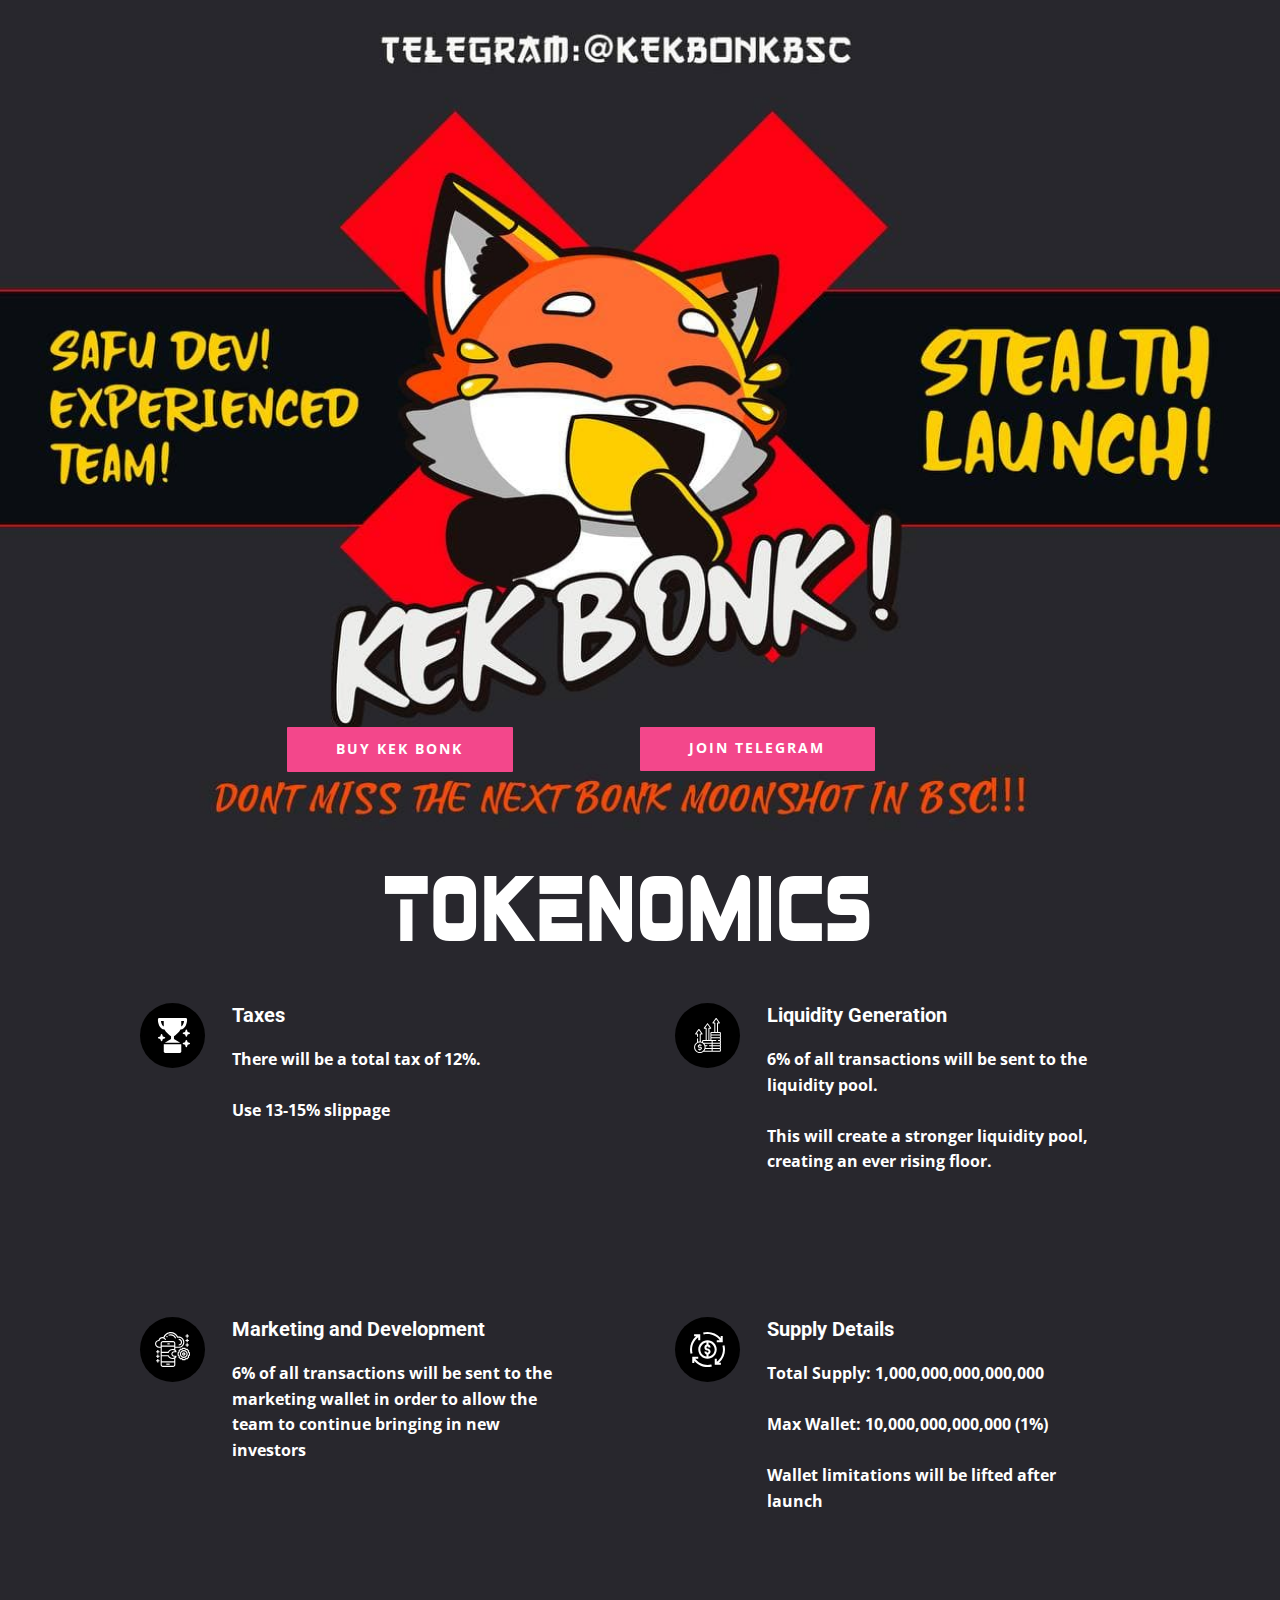
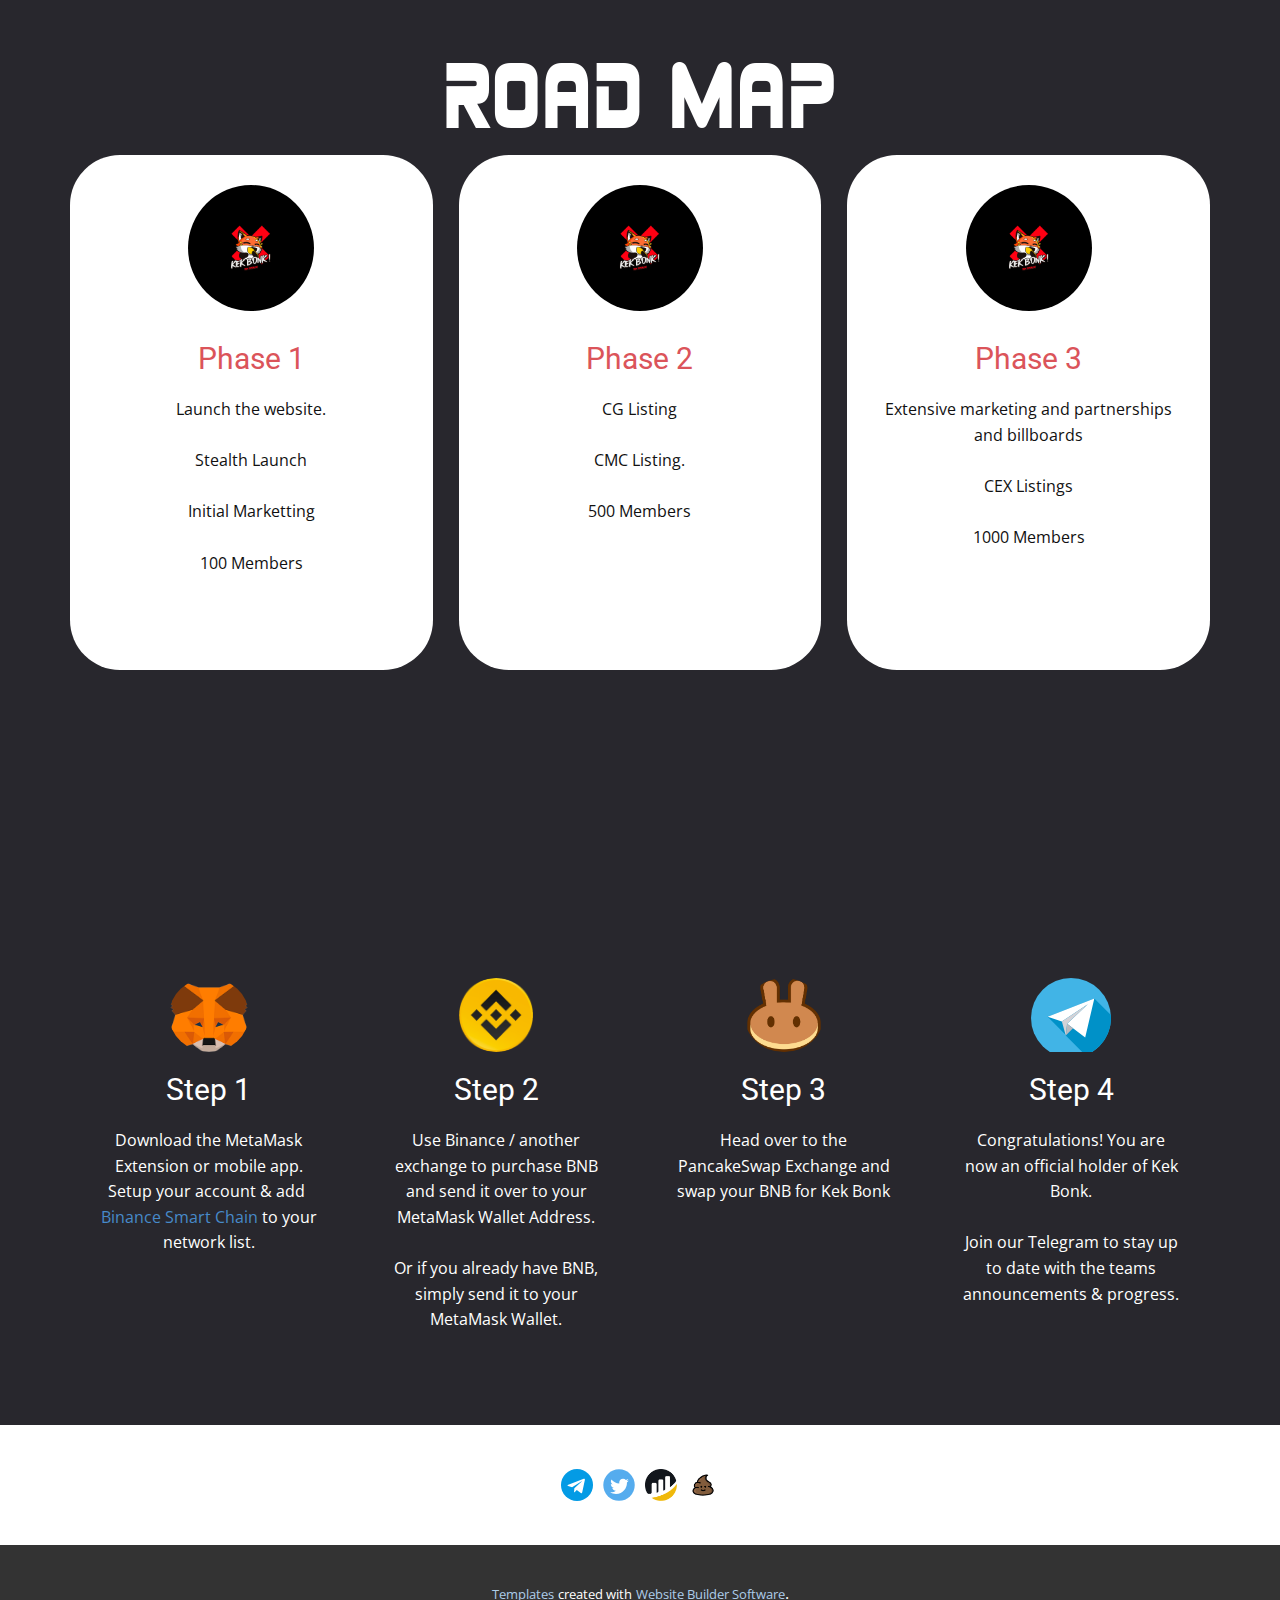
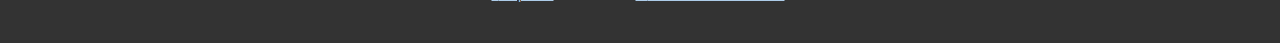
==== Home.html @ ea421d82 "1" ====
<!DOCTYPE html>
<html style="font-size: 16px;">
  <head>
    <meta name="viewport" content="width=device-width, initial-scale=1.0">
    <meta charset="utf-8">
    <meta name="keywords" content="">
    <meta name="description" content="">
    <meta name="page_type" content="np-template-header-footer-from-plugin">
    <title>Home</title>
    <link rel="stylesheet" href="nicepage.css" media="screen">
<link rel="stylesheet" href="Home.css" media="screen">
    <script class="u-script" type="text/javascript" src="jquery.js" defer=""></script>
    <script class="u-script" type="text/javascript" src="nicepage.js" defer=""></script>
    <meta name="generator" content="Nicepage 4.0.3, nicepage.com">
    <link id="u-theme-google-font" rel="stylesheet" href="https://fonts.googleapis.com/css?family=Roboto:100,100i,300,300i,400,400i,500,500i,700,700i,900,900i|Open+Sans:300,300i,400,400i,600,600i,700,700i,800,800i">
    
    
    
    
    
    <script type="application/ld+json">{
		"@context": "http://schema.org",
		"@type": "Organization",
		"name": "",
		"sameAs": [
				"https://t.me/kekbonkbsc",
				"https://twitter.com",
				"https://bscscan.com",
				"https://poocoin.app"
		]
}</script>
    <meta name="theme-color" content="#478ac9">
    <meta name="twitter:site" content="@">
    <meta name="twitter:card" content="summary_large_image">
    <meta name="twitter:title" content="Home">
    <meta name="twitter:description" content="">
    <meta property="og:title" content="Home">
    <meta property="og:type" content="website">
  </head>
  <body class="u-body u-overlap"><header class="u-clearfix u-header u-header" id="sec-b369"><div class="u-clearfix u-sheet u-sheet-1"></div></header>
    <section class="u-clearfix u-image u-section-1" id="sec-c576" data-image-width="1280" data-image-height="828">
      <div class="u-clearfix u-sheet u-sheet-1">
        <a href="https://t.me/kekbonkbsc" class="u-border-none u-btn u-btn-round u-button-style u-custom-color-4 u-hover-custom-color-4 u-radius-1 u-text-body-alt-color u-btn-1" target="_blank">Join Telegram</a>
        <a href="https://pancakeswap.finance" class="u-border-none u-btn u-btn-round u-button-style u-custom-color-4 u-hover-custom-color-4 u-radius-1 u-text-body-alt-color u-btn-2" target="_blank">Buy Kek bonk</a>
      </div>
    </section>
    <section class="u-clearfix u-custom-color-5 u-section-2" id="sec-df22">
      <div class="u-align-left u-clearfix u-sheet u-sheet-1">
        <img class="u-image u-image-default u-image-1" src="images/21eb059eea37d0a924bd3a0679c55e121.png" alt="" data-image-width="486" data-image-height="69">
        <div class="u-expanded-width-lg u-expanded-width-md u-expanded-width-sm u-expanded-width-xs u-list u-list-1">
          <div class="u-repeater u-repeater-1">
            <div class="u-container-style u-list-item u-repeater-item">
              <div class="u-container-layout u-similar-container u-valign-bottom u-container-layout-1"><span class="u-black u-icon u-icon-circle u-spacing-15 u-icon-1"><svg class="u-svg-link" preserveAspectRatio="xMidYMin slice" viewBox="0 0 192 192" style=""><use xmlns:xlink="http://www.w3.org/1999/xlink" xlink:href="#svg-d161"></use></svg><svg class="u-svg-content" viewBox="0 0 192 192" id="svg-d161"><g id="_14-trophy"><g id="glyph"><path d="M51.977,63.768C60.283,80.763,79.42,94.745,88,100.4v15.147L53.914,136h84.432L104,115.392V100.4c8.58-5.657,27.717-19.639,36.023-36.634C168.343,60.788,176,26.518,176,8a8,8,0,0,0-8-8H24a8,8,0,0,0-8,8C16,26.518,23.657,60.788,51.977,63.768ZM144,46.192V16h15.382C158.169,25.581,154.58,40.969,144,46.192ZM48,16V46.192C37.419,40.969,33.83,25.577,32.618,16Z"></path><path d="M188,136a12.013,12.013,0,0,1-12-12,4,4,0,0,0-8,0,12.013,12.013,0,0,1-12,12,4,4,0,0,0,0,8,12.013,12.013,0,0,1,12,12,4,4,0,0,0,8,0,12.013,12.013,0,0,1,12-12,4,4,0,0,0,0-8Z"></path><path d="M172,63.087a4,4,0,0,0-4,4,12.013,12.013,0,0,1-12,12,4,4,0,0,0,0,8,12.013,12.013,0,0,1,12,12,4,4,0,0,0,8,0,12.013,12.013,0,0,1,12-12,4,4,0,0,0,0-8,12.013,12.013,0,0,1-12-12A4,4,0,0,0,172,63.087Z"></path><path d="M56,108a4,4,0,0,0-4-4A12.013,12.013,0,0,1,40,92a4,4,0,0,0-8,0,12.013,12.013,0,0,1-12,12,4,4,0,0,0,0,8,12.013,12.013,0,0,1,12,12,4,4,0,0,0,8,0,12.013,12.013,0,0,1,12-12A4,4,0,0,0,56,108Z"></path><path d="M48.13,184a8,8,0,0,0,8,8h80a8,8,0,0,0,8-8V144h-96Z"></path>
</g>
</g></svg>
            
            
          </span>
                <div class="u-container-style u-group u-group-1">
                  <div class="u-container-layout u-valign-top u-container-layout-2">
                    <h5 class="u-text u-text-1">Taxes</h5>
                    <p class="u-text u-text-2">There will be a total tax of 12%.<br>
                      <br>Use 13-15% slippage
                    </p>
                  </div>
                </div>
              </div>
            </div>
            <div class="u-container-style u-list-item u-repeater-item">
              <div class="u-container-layout u-similar-container u-valign-bottom u-container-layout-3"><span class="u-black u-icon u-icon-circle u-spacing-15 u-icon-2"><svg class="u-svg-link" preserveAspectRatio="xMidYMin slice" viewBox="0 0 512 512" style=""><use xmlns:xlink="http://www.w3.org/1999/xlink" xlink:href="#svg-6cd1"></use></svg><svg class="u-svg-content" viewBox="0 0 512 512" id="svg-6cd1"><g><g><path d="m452.369 221.649c0-10.233-8.325-18.559-18.559-18.559h-23.773v-122.5h16.459c3.794 0 7.224-2.099 8.95-5.478s1.417-7.388-.807-10.462l-43.744-60.492c-1.876-2.592-4.905-4.146-8.104-4.158-3.159.007-6.239 1.52-8.134 4.095l-44.503 60.488c-2.26 3.07-2.595 7.091-.875 10.492 1.72 3.402 5.156 5.516 8.969 5.516h17.257v122.5h-38.914c-10.233 0-18.559 8.325-18.559 18.559v17.22c0 4.146 1.383 7.966 3.69 11.059-2.306 3.093-3.69 6.913-3.69 11.059v17.219c0 4.146 1.383 7.966 3.69 11.059-2.306 3.093-3.69 6.913-3.69 11.059v17.22c0 1.219.133 2.406.361 3.559h-14.73v-162.117h16.459c3.794 0 7.224-2.099 8.95-5.478s1.417-7.388-.807-10.462l-43.742-60.49c-1.874-2.593-4.903-4.148-8.103-4.161-.014 0-.027 0-.041 0-3.184 0-6.208 1.528-8.096 4.095l-44.503 60.488c-2.26 3.07-2.595 7.091-.875 10.492 1.72 3.402 5.157 5.516 8.969 5.516h17.256v162.113h-33.455c-10.233 0-18.559 8.325-18.559 18.558v10.124c-6.263-2.669-12.903-4.622-19.829-5.711v-101.284h16.459c3.794 0 7.223-2.099 8.949-5.477 1.727-3.379 1.418-7.388-.805-10.463l-43.741-60.487c-1.874-2.593-4.902-4.149-8.101-4.163-3.205-.015-6.242 1.516-8.14 4.094l-44.504 60.49c-2.259 3.07-2.593 7.091-.873 10.492 1.721 3.4 5.157 5.514 8.969 5.514h17.256v26.213c0 4.143 3.358 7.5 7.5 7.5s7.5-3.357 7.5-7.5v-31.162c0-5.542-4.509-10.051-10.05-10.051h-12.415l34.683-47.141 34.09 47.141h-11.722c-5.542 0-10.05 4.509-10.05 10.051v105.245c-8.547.182-16.783 1.634-24.531 4.185v-43.268c0-4.143-3.358-7.5-7.5-7.5s-7.5 3.357-7.5 7.5v49.891c-25.715 14.5-43.129 42.061-43.129 73.627 0 46.583 37.898 84.481 84.481 84.481 19.939 0 38.273-6.959 52.739-18.555h236.958c10.233 0 18.559-8.325 18.559-18.559v-17.22c0-4.146-1.383-7.965-3.69-11.058 2.306-3.093 3.69-6.912 3.69-11.058v-17.22c0-4.146-1.383-7.966-3.69-11.059 2.306-3.093 3.69-6.913 3.69-11.059v-17.219c0-4.146-1.383-7.966-3.69-11.059 2.306-3.093 3.69-6.913 3.69-11.059v-17.22c0-4.146-1.383-7.965-3.689-11.058 2.306-3.093 3.689-6.912 3.689-11.058v-17.22c0-4.146-1.383-7.966-3.69-11.059 2.306-3.093 3.69-6.913 3.69-11.059v-17.219c0-4.146-1.383-7.966-3.69-11.059 2.306-3.093 3.69-6.913 3.69-11.059zm-104.333-156.058 34.683-47.142 34.09 47.142h-11.722c-5.541 0-10.05 4.509-10.05 10.05v127.45h-24.531v-127.45c0-5.541-4.509-10.05-10.051-10.05zm-126.373 78.396 34.683-47.142 34.089 47.142h-11.721c-5.542 0-10.051 4.509-10.051 10.05v167.063h-24.531v-167.063c0-5.541-4.509-10.05-10.05-10.05zm-77.55 353.013c-38.312 0-69.481-31.169-69.481-69.481s31.169-69.481 69.481-69.481 69.481 31.169 69.481 69.481-31.169 69.481-69.481 69.481zm172.343-22.113c0 1.962-1.597 3.559-3.559 3.559h-101.433c5.521-7.283 9.875-15.489 12.818-24.336h88.615c1.962 0 3.559 1.596 3.559 3.558zm0-78.673c0 1.962-1.597 3.559-3.559 3.559h-28.897c-4.143 0-7.5 3.357-7.5 7.5s3.357 7.5 7.5 7.5h28.897c1.962 0 3.559 1.597 3.559 3.559v17.22c0 1.962-1.597 3.559-3.559 3.559h-85.118c.523-3.792.815-7.657.815-11.591 0-4.334-.345-8.586-.978-12.746h21.384c4.142 0 7.5-3.357 7.5-7.5s-3.358-7.5-7.5-7.5h-25.107c-3.096-8.874-7.62-17.083-13.317-24.336h102.321c1.962 0 3.559 1.597 3.559 3.559zm0-39.336c0 1.962-1.597 3.559-3.559 3.559h-117.219c-.118 0-.229-.024-.344-.035-.963-.737-1.942-1.452-2.937-2.148-.178-.424-.278-.888-.278-1.376v-17.22c0-1.962 1.596-3.558 3.559-3.558h117.219c1.962 0 3.559 1.596 3.559 3.558zm120.913 118.009c0 1.962-1.597 3.559-3.559 3.559h-102.705c.225-1.153.351-2.341.351-3.559v-17.22c0-1.219-.133-2.405-.36-3.558h102.714c1.962 0 3.559 1.596 3.559 3.558zm0-39.336c0 1.962-1.597 3.559-3.559 3.559h-102.715c.228-1.153.361-2.339.361-3.559v-17.22c0-1.219-.133-2.406-.361-3.559h102.715c1.962 0 3.559 1.597 3.559 3.559zm0-39.337c0 1.962-1.597 3.559-3.559 3.559h-102.715c.228-1.153.361-2.339.361-3.559v-17.219c0-1.219-.133-2.406-.361-3.559h102.715c1.962 0 3.559 1.597 3.559 3.559zm0-78.672c0 1.96-1.593 3.554-3.552 3.558-.002 0-.004 0-.006 0h-18.811c-4.143 0-7.5 3.357-7.5 7.5s3.357 7.5 7.5 7.5h18.791c.006 0 .013.001.019.001h.006c1.959.004 3.552 1.598 3.552 3.558v17.22c0 1.962-1.597 3.559-3.559 3.559h-102.714c.228-1.153.361-2.339.361-3.559v-17.22c0-1.218-.126-2.406-.351-3.559h48.895c4.143 0 7.5-3.357 7.5-7.5s-3.357-7.5-7.5-7.5h-63.408c-.002 0-.004 0-.006 0-1.959-.004-3.552-1.598-3.552-3.558v-17.22c0-1.962 1.597-3.559 3.559-3.559h117.217c1.962 0 3.559 1.597 3.559 3.559zm0-39.337c0 1.962-1.597 3.559-3.559 3.559h-117.218c-1.962 0-3.559-1.597-3.559-3.559v-17.219c0-1.962 1.597-3.559 3.559-3.559h117.218c1.962 0 3.559 1.597 3.559 3.559zm0-39.336c0 1.962-1.597 3.559-3.559 3.559h-117.218c-1.962 0-3.559-1.597-3.559-3.559v-17.22c0-1.962 1.597-3.559 3.559-3.559h117.218c1.962 0 3.559 1.597 3.559 3.559z"></path><path d="m152.355 420.019h-16.485c-4.088 0-7.415-3.326-7.415-7.415 0-4.088 3.326-7.414 7.415-7.414h29.044c4.142 0 7.5-3.357 7.5-7.5s-3.358-7.5-7.5-7.5h-13.302v-7.807c0-4.143-3.358-7.5-7.5-7.5s-7.5 3.357-7.5 7.5v7.807h-.742c-12.359 0-22.415 10.055-22.415 22.414s10.055 22.415 22.415 22.415h16.484c4.088 0 7.415 3.326 7.415 7.414 0 4.089-3.326 7.415-7.415 7.415h-29.043c-4.142 0-7.5 3.357-7.5 7.5s3.358 7.5 7.5 7.5h13.301v7.807c0 4.143 3.358 7.5 7.5 7.5s7.5-3.357 7.5-7.5v-7.807h.742c12.359 0 22.415-10.056 22.415-22.415s-10.055-22.414-22.414-22.414z"></path>
</g>
</g></svg>
            
            
          </span>
                <div class="u-container-style u-group u-video-cover u-group-2">
                  <div class="u-container-layout u-valign-top u-container-layout-4">
                    <h5 class="u-text u-text-default u-text-3">Liquidity Generation</h5>
                    <p class="u-text u-text-default u-text-4"> 6% of all transactions will be sent to the liquidity pool.&nbsp;<br>
                      <br>This will create a stronger liquidity pool, creating an ever rising floor.
                    </p>
                  </div>
                </div>
              </div>
            </div>
            <div class="u-container-style u-list-item u-repeater-item">
              <div class="u-container-layout u-similar-container u-valign-bottom u-container-layout-5"><span class="u-black u-icon u-icon-circle u-spacing-15 u-icon-3"><svg class="u-svg-link" preserveAspectRatio="xMidYMin slice" viewBox="0 0 62 62" style=""><use xmlns:xlink="http://www.w3.org/1999/xlink" xlink:href="#svg-d40c"></use></svg><svg class="u-svg-content" viewBox="0 0 62 62" id="svg-d40c"><g><path d="m22 20h4v2h-4z"></path><path d="m20 56h6v2h-6z"></path><path d="m61.073 35.97c-.376-.125-.681-.412-.844-.809-.154-.372-.141-.789.036-1.142l.438-.874-3.849-3.849-.873.438c-.354.177-.771.189-1.164.026-.375-.153-.661-.458-.787-.834l-.309-.926h-5.441l-.309.927c-.125.376-.412.681-.809.844-.373.153-.789.141-1.142-.036l-.874-.438-3.849 3.849.438.873c.177.354.19.77.026 1.164-.153.375-.458.661-.834.787l-.927.309v5.441l.927.309c.376.125.681.412.844.809.154.372.141.789-.036 1.142l-.438.874 3.849 3.849.873-.438c.354-.178.771-.19 1.164-.026.375.153.661.458.787.834l.309.927h5.441l.309-.927c.125-.376.412-.681.809-.844.371-.155.788-.142 1.142.036l.874.438 3.849-3.849-.438-.873c-.177-.354-.19-.77-.027-1.164.154-.375.458-.662.835-.787l.927-.309v-5.441zm-1.073 4.345c-.723.362-1.299.98-1.619 1.759-.314.759-.342 1.596-.087 2.36l-1.86 1.86c-.764-.253-1.603-.225-2.377.094-.764.313-1.379.888-1.742 1.612h-2.63c-.363-.724-.98-1.299-1.759-1.619-.759-.315-1.598-.342-2.36-.087l-1.86-1.86c.254-.764.226-1.604-.094-2.378-.314-.764-.889-1.379-1.612-1.741v-2.63c.724-.363 1.299-.98 1.619-1.759.314-.759.342-1.596.087-2.36l1.86-1.86c.765.254 1.604.226 2.377-.094.764-.313 1.379-.888 1.742-1.612h2.63c.363.724.98 1.299 1.759 1.619.758.314 1.597.341 2.36.087l1.86 1.86c-.254.764-.226 1.604.094 2.377.313.764.888 1.379 1.612 1.742z"></path><path d="m51 32c-3.86 0-7 3.14-7 7s3.14 7 7 7 7-3.14 7-7-3.14-7-7-7zm0 12c-2.757 0-5-2.243-5-5s2.243-5 5-5 5 2.243 5 5-2.243 5-5 5z"></path><path d="m51 36c-1.654 0-3 1.346-3 3s1.346 3 3 3 3-1.346 3-3-1.346-3-3-3zm0 4c-.551 0-1-.449-1-1s.449-1 1-1 1 .449 1 1-.449 1-1 1z"></path><path d="m34 42c-1.654 0-3-1.346-3-3s1.346-3 3-3h4v-2.659l-.249-.283c-.518-.589-1.112-1.092-1.75-1.521v-3.537h6c5.514 0 10-4.486 10-10s-4.487-10-10.001-10c-.436 0-.876.03-1.317.089-2.295-4.941-7.187-8.089-12.683-8.089-5.922 0-11.194 3.76-13.173 9.261-.588-.16-1.198-.261-1.827-.261-3.157 0-5.865 2.075-6.722 5.037-3.522.362-6.278 3.347-6.278 6.963 0 3.86 3.14 7 7 7h3v30c0 2.206 1.794 4 4 4h18c2.206 0 4-1.794 4-4v-11.537c.639-.429 1.234-.932 1.752-1.522l.25-.284-.003-2.657zm0-8c-2.757 0-5 2.243-5 5s2.243 5 5 5h1.89c-1.303 1.277-3.057 2-4.89 2-2.863 0-5.409-1.717-6.486-4.375l-.253-.625h-12.261v-4h12.261l.253-.625c1.077-2.658 3.623-4.375 6.486-4.375 1.833 0 3.587.723 4.89 2zm0-10h-22v-4c0-1.103.897-2 2-2h18c1.103 0 2 .897 2 2zm-3 6c-3.453 0-6.546 1.941-8.06 5h-10.94v-9h22v4.526c-.955-.34-1.966-.526-3-.526zm-24-4c-2.757 0-5-2.243-5-5s2.243-5 5.065-5l.861.015.143-.85c.405-2.413 2.478-4.165 4.931-4.165 2.116 0 4.011 1.339 4.716 3.333l1.886-.666c-.544-1.539-1.604-2.783-2.933-3.604 1.66-4.782 6.21-8.063 11.331-8.063 4.944 0 9.32 2.975 11.148 7.58l.313.789.83-.181c.571-.125 1.146-.188 1.709-.188 4.411 0 8 3.589 8 8s-3.589 8-8 8h-6v-6c0-2.206-1.794-4-4-4h-18c-2.206 0-4 1.794-4 4v6zm25 34h-18c-1.103 0-2-.897-2-2v-4h22v4c0 1.103-.897 2-2 2zm2-8h-22v-9h10.94c1.514 3.059 4.607 5 8.06 5 1.034 0 2.045-.186 3-.525z"></path><path d="m28 6c3.386 0 6.417 2.143 7.545 5.333l1.886-.666c-1.41-3.988-5.2-6.667-9.431-6.667-1.56 0-3.056.35-4.445 1.04l.89 1.791c1.11-.551 2.306-.831 3.555-.831z"></path><path d="m22.667 8.038-1.333-1.491c-.626.561-1.181 1.199-1.649 1.897l1.662 1.112c.374-.559.818-1.07 1.32-1.518z"></path><path d="m48 18c0-3.309-2.691-6-6-6v2c2.206 0 4 1.794 4 4s-1.794 4-4 4v2c3.309 0 6-2.691 6-6z"></path><path d="m6 32h-2v2h-2v2h2v2h2v-2h2v-2h-2z"></path><path d="m6 40h-2v2h-2v2h2v2h2v-2h2v-2h-2z"></path><path d="m6 48h-2v2h-2v2h2v2h2v-2h2v-2h-2z"></path><path d="m56 10h2v-2h2v-2h-2v-2h-2v2h-2v2h2z"></path><path d="m56 18h2v-2h2v-2h-2v-2h-2v2h-2v2h2z"></path><path d="m56 26h2v-2h2v-2h-2v-2h-2v2h-2v2h2z"></path>
</g></svg>
            
            
          </span>
                <div class="u-container-style u-group u-video-cover u-group-3">
                  <div class="u-container-layout u-valign-top u-container-layout-6">
                    <h5 class="u-text u-text-default u-text-5">Marketing and Development</h5>
                    <p class="u-text u-text-default u-text-6"> 6% of all transactions will be sent to the marketing wallet in order to allow the team to continue bringing in new investors</p>
                  </div>
                </div>
              </div>
            </div>
            <div class="u-container-style u-list-item u-repeater-item">
              <div class="u-container-layout u-similar-container u-valign-bottom u-container-layout-7"><span class="u-black u-icon u-icon-circle u-spacing-15 u-icon-4"><svg class="u-svg-link" preserveAspectRatio="xMidYMin slice" viewBox="0 0 512 512" style=""><use xmlns:xlink="http://www.w3.org/1999/xlink" xlink:href="#svg-6df5"></use></svg><svg class="u-svg-content" viewBox="0 0 512 512" id="svg-6df5"><g><path d="m256 30c71.02 0 137.796 33.915 179.999 90h-44.411v30h87.271v-90h-30v28.202c-50.151-57.927-120.992-88.202-192.859-88.202-21.581 0-43.025 2.703-63.739 8.035l7.478 29.053c18.272-4.703 37.201-7.088 56.261-7.088z"></path><path d="m256 121c-74.439 0-135 60.561-135 135s60.561 135 135 135 135-60.561 135-135-60.561-135-135-135zm-105 135c0-52.805 39.184-96.623 90-103.924v31.45c-17.542 6.147-30.161 22.86-30.161 42.474 0 24.813 20.187 45 45 45 8.271 0 15 6.729 15 15s-6.729 15-15 15-15-6.729-15-15h-30c0 19.614 12.619 36.327 30.161 42.474v31.45c-50.816-7.301-90-51.119-90-103.924zm120 103.924v-31.559c17.375-6.237 29.839-22.87 29.839-42.365 0-24.813-20.187-45-45-45-8.271 0-15-6.729-15-15s6.729-15 15-15 15 6.729 15 15h30c0-19.495-12.464-36.128-29.839-42.365v-31.559c50.816 7.301 90 51.119 90 103.924s-39.184 96.623-90 103.924z"></path><path d="m512 256c0-21.582-2.703-43.027-8.035-63.739l-29.053 7.479c4.703 18.27 7.088 37.199 7.088 56.26 0 71.018-33.915 137.795-90 179.999v-44.528h-30v87.32h90v-30h-28.12c57.418-49.754 88.12-120.362 88.12-192.791z"></path><path d="m256 482c-71.023 0-137.796-33.914-179.999-90h44.47v-30h-87.43v90h30v-28.318c48.478 56.061 118.452 88.318 192.959 88.318 21.581 0 43.025-2.703 63.739-8.034l-7.479-29.053c-18.271 4.702-37.2 7.087-56.26 7.087z"></path><path d="m30 256c0-71.024 33.914-137.796 90-179.999v44.469h30v-87.444h-90v30h28.337c-56.086 48.49-88.337 118.478-88.337 192.974 0 21.581 2.703 43.026 8.035 63.739l29.053-7.478c-4.703-18.272-7.088-37.201-7.088-56.261z"></path>
</g></svg>
            
            
          </span>
                <div class="u-container-style u-group u-video-cover u-group-4">
                  <div class="u-container-layout u-valign-top u-container-layout-8">
                    <h5 class="u-text u-text-default u-text-7">Supply Details</h5>
                    <p class="u-text u-text-default u-text-8"> Total Supply: 1,000,000,000,000,000<br>
                      <br>Max Wallet: 10,000,000,000,000 (1%)<br>
                      <br>Wallet limitations will be lifted after launch
                    </p>
                  </div>
                </div>
              </div>
            </div>
          </div>
        </div>
      </div>
    </section>
    <section class="u-clearfix u-custom-color-5 u-section-3" id="sec-634d">
      <div class="u-align-left u-clearfix u-sheet u-sheet-1">
        <img class="u-image u-image-default u-image-1" src="images/c6d95a6e1e5172eb436df06c700edce61.png" alt="" data-image-width="388" data-image-height="67">
        <div class="u-expanded-width u-list u-list-1">
          <div class="u-repeater u-repeater-1">
            <div class="u-align-center u-container-style u-list-item u-radius-50 u-repeater-item u-shape-round u-white u-list-item-1">
              <div class="u-container-layout u-similar-container u-valign-top u-container-layout-1"><span class="u-black u-file-icon u-icon u-icon-circle u-spacing-31 u-icon-1"><img src="images/cuphead-inspired-logo-template-for-a-gaming-squad-2957e3.png" alt=""></span>
                <h3 class="u-align-center-lg u-align-center-md u-align-center-sm u-align-center-xl u-text u-text-palette-2-base u-text-1">Phase 1</h3>
                <p class="u-align-center-lg u-align-center-md u-align-center-sm u-align-center-xl u-text u-text-2"> Launch the website.<br>
                  <br>Stealth Launch<br>
                  <br>Initial Marketting<br>
                  <br>100 Members
                </p>
              </div>
            </div>
            <div class="u-align-center-xs u-container-style u-list-item u-radius-50 u-repeater-item u-shape-round u-white u-list-item-2">
              <div class="u-container-layout u-similar-container u-valign-top u-container-layout-2"><span class="u-black u-file-icon u-icon u-icon-circle u-spacing-31 u-icon-2"><img src="images/cuphead-inspired-logo-template-for-a-gaming-squad-2957e3.png" alt=""></span>
                <h3 class="u-align-center-lg u-align-center-md u-align-center-sm u-align-center-xl u-text u-text-palette-2-base u-text-3">Phase 2</h3>
                <p class="u-align-center-lg u-align-center-md u-align-center-sm u-align-center-xl u-text u-text-4">CG Listing<br>
                  <br>CMC Listing.<br>
                  <br>500 Members
                </p>
              </div>
            </div>
            <div class="u-align-center u-container-style u-list-item u-radius-50 u-repeater-item u-shape-round u-white u-list-item-3">
              <div class="u-container-layout u-similar-container u-valign-top u-container-layout-3"><span class="u-black u-file-icon u-icon u-icon-circle u-spacing-31 u-icon-3"><img src="images/cuphead-inspired-logo-template-for-a-gaming-squad-2957e3.png" alt=""></span>
                <h3 class="u-align-center-lg u-align-center-md u-align-center-sm u-align-center-xl u-text u-text-palette-2-base u-text-5">Phase 3<br>
                </h3>
                <p class="u-align-center-lg u-align-center-md u-align-center-sm u-align-center-xl u-text u-text-6"> Extensive marketing and partnerships and billboards<br>
                  <br>CEX Listings<br>
                  <br>1000 Members
                </p>
              </div>
            </div>
          </div>
        </div>
      </div>
    </section>
    <section class="u-align-center u-clearfix u-custom-color-5 u-section-4" id="sec-9af2">
      <div class="u-align-left u-clearfix u-sheet u-sheet-1">
        <div class="u-expanded-width u-list u-list-1">
          <div class="u-repeater u-repeater-1">
            <div class="u-container-style u-list-item u-repeater-item">
              <div class="u-container-layout u-similar-container u-container-layout-1"><span class="u-file-icon u-icon u-icon-circle u-text-palette-2-base u-icon-1"><img src="images/metamask.png" alt=""></span>
                <h3 class="u-align-center u-text u-text-default u-text-1">Step 1</h3>
                <p class="u-align-center u-text u-text-2"> Download the MetaMask Extension or mobile app.<br>Setup your account &amp; add&nbsp;<a href="https://academy.binance.com/en/articles/connecting-metamask-to-binance-smart-chain" target="_blank" class="u-active-none u-border-none u-btn u-button-style u-hover-none u-none u-text-palette-1-base u-btn-1">Binance Smart Chain</a>&nbsp;to&nbsp;your network list.
                </p>
              </div>
            </div>
            <div class="u-align-center u-container-style u-list-item u-repeater-item">
              <div class="u-container-layout u-similar-container u-container-layout-2"><span class="u-file-icon u-icon u-icon-circle u-icon-2"><img src="images/bsc.png" alt=""></span>
                <h3 class="u-align-center u-text u-text-default u-text-3">Step 2</h3>
                <p class="u-align-center u-text u-text-4"> Use Binance / another exchange to purchase BNB and send it over to your MetaMask Wallet Address.<br>
                  <br>Or if you already have BNB, simply send it to your MetaMask Wallet.
                </p>
              </div>
            </div>
            <div class="u-container-style u-list-item u-repeater-item">
              <div class="u-container-layout u-similar-container u-container-layout-3"><span class="u-file-icon u-icon u-icon-circle u-icon-3"><img src="images/pancakeswap-cake-logo.png" alt=""></span>
                <h3 class="u-align-center u-text u-text-default u-text-5">Step 3</h3>
                <p class="u-align-center u-text u-text-6">Head over to the PancakeSwap Exchange and swap your BNB for Kek Bonk</p>
              </div>
            </div>
            <div class="u-container-style u-list-item u-repeater-item">
              <div class="u-container-layout u-similar-container u-container-layout-4"><span class="u-icon u-icon-circle u-icon-4"><svg class="u-svg-link" preserveAspectRatio="xMidYMin slice" viewBox="0 0 512 512" style=""><use xmlns:xlink="http://www.w3.org/1999/xlink" xlink:href="#svg-d5c6"></use></svg><svg class="u-svg-content" viewBox="0 0 512 512" x="0px" y="0px" id="svg-d5c6" style="enable-background:new 0 0 512 512;"><circle style="fill:#41B4E6;" cx="255.997" cy="256" r="255.997"></circle><path style="fill:#0091C8;" d="M512,256.003c0-6.238-0.235-12.419-0.673-18.546L405.228,131.36L106.772,248.759l114.191,114.192  l1.498,5.392l1.939-1.955l0.008,0.008l-1.947,1.947L348.778,494.66C444.298,457.5,512,364.663,512,256.003z"></path><polygon style="fill:#FFFFFF;" points="231.138,293.3 346.829,380.647 405.228,131.36 106.771,248.759 197.588,278.84   363.331,167.664 "></polygon><polygon style="fill:#D2D2D7;" points="197.588,278.84 222.461,368.344 231.138,293.3 363.331,167.664 "></polygon><polygon style="fill:#B9B9BE;" points="268.738,321.688 222.461,368.344 231.138,293.3 "></polygon></svg>
            
            
          </span>
                <h3 class="u-align-center u-text u-text-default u-text-7">Step 4</h3>
                <p class="u-align-center u-text u-text-8"> Congratulations! You are now an official holder of Kek Bonk.<br>
                  <br>Join our Telegram to stay up to date with the teams announcements &amp; progress.
                </p>
              </div>
            </div>
          </div>
        </div>
      </div>
    </section>
    <style class="u-overlap-style">.u-overlap:not(.u-sticky-scroll) .u-header {
background-color: custom-color-3 !important
}</style>
    
    
    <footer class="u-clearfix u-footer u-white" id="sec-4179"><div class="u-clearfix u-sheet u-valign-middle u-sheet-1">
        <div class="u-align-left u-social-icons u-spacing-10 u-social-icons-1">
          <a class="u-social-url" title="Telegram" target="_blank" href="https://t.me/kekbonkbsc"><span class="u-icon u-social-facebook u-social-icon u-icon-1"><svg class="u-svg-link" preserveAspectRatio="xMidYMin slice" viewBox="0 0 24 24" style=""><use xmlns:xlink="http://www.w3.org/1999/xlink" xlink:href="#svg-7443"></use></svg><svg class="u-svg-content" viewBox="0 0 24 24" id="svg-7443"><circle cx="12" cy="12" fill="currentColor" r="12"></circle><path d="m5.491 11.74 11.57-4.461c.537-.194 1.006.131.832.943l.001-.001-1.97 9.281c-.146.658-.537.818-1.084.508l-3-2.211-1.447 1.394c-.16.16-.295.295-.605.295l.213-3.053 5.56-5.023c.242-.213-.054-.333-.373-.121l-6.871 4.326-2.962-.924c-.643-.204-.657-.643.136-.953z" fill="#fff"></path></svg></span>
          </a>
          <a class="u-social-url" title="twitter" target="_blank" href="https://twitter.com"><span class="u-icon u-social-icon u-social-twitter u-icon-2"><svg class="u-svg-link" preserveAspectRatio="xMidYMin slice" viewBox="0 0 112 112" style=""><use xmlns:xlink="http://www.w3.org/1999/xlink" xlink:href="#svg-03cf"></use></svg><svg class="u-svg-content" viewBox="0 0 112 112" x="0" y="0" id="svg-03cf"><circle fill="currentColor" class="st0" cx="56.1" cy="56.1" r="55"></circle><path fill="#FFFFFF" d="M83.8,47.3c0,0.6,0,1.2,0,1.7c0,17.7-13.5,38.2-38.2,38.2C38,87.2,31,85,25,81.2c1,0.1,2.1,0.2,3.2,0.2
            c6.3,0,12.1-2.1,16.7-5.7c-5.9-0.1-10.8-4-12.5-9.3c0.8,0.2,1.7,0.2,2.5,0.2c1.2,0,2.4-0.2,3.5-0.5c-6.1-1.2-10.8-6.7-10.8-13.1
            c0-0.1,0-0.1,0-0.2c1.8,1,3.9,1.6,6.1,1.7c-3.6-2.4-6-6.5-6-11.2c0-2.5,0.7-4.8,1.8-6.7c6.6,8.1,16.5,13.5,27.6,14
            c-0.2-1-0.3-2-0.3-3.1c0-7.4,6-13.4,13.4-13.4c3.9,0,7.3,1.6,9.8,4.2c3.1-0.6,5.9-1.7,8.5-3.3c-1,3.1-3.1,5.8-5.9,7.4
            c2.7-0.3,5.3-1,7.7-2.1C88.7,43,86.4,45.4,83.8,47.3z"></path></svg></span>
          </a>
          <a class="u-social-url" title="BSC Scan" target="_blank" href="https://bscscan.com"><span class="u-file-icon u-icon u-social-icon u-social-instagram u-icon-3"><img src="images/BscScan-logo-circle.png" alt=""></span>
          </a>
          <a class="u-social-url" title="Poocoin" target="_blank" href="https://poocoin.app"><span class="u-file-icon u-icon u-social-icon u-social-linkedin u-icon-4"><img src="images/1_3Qq-9DSAI1XT9udZwLH8zQ.png" alt=""></span>
          </a>
        </div>
      </div></footer>
    <section class="u-backlink u-clearfix u-grey-80">
      <a class="u-link" href="templates" target="_blank">
        <span>Templates</span>
      </a>
      <p class="u-text">
        <span>created with</span>
      </p>
      <a class="u-link" href="" target="_blank">
        <span>Website Builder Software</span>
      </a>. 
    </section>
  </body>
</html>
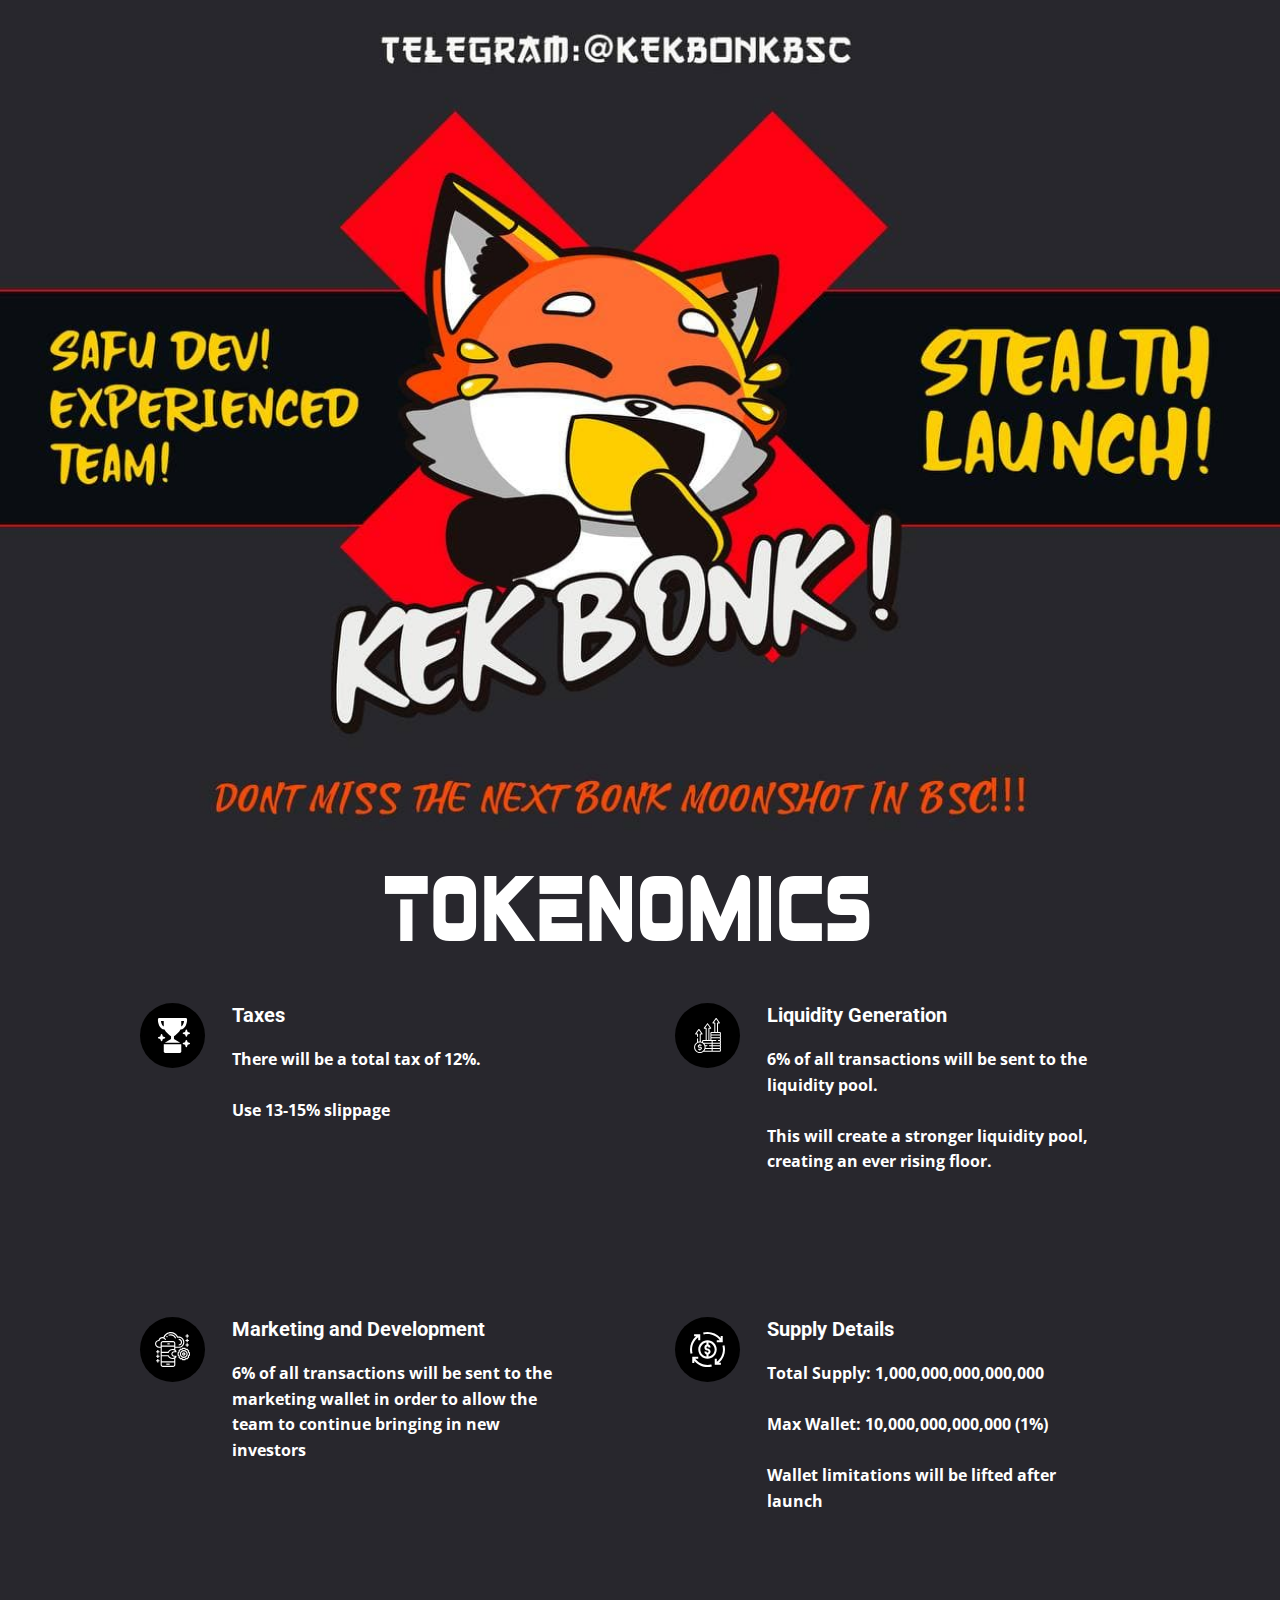
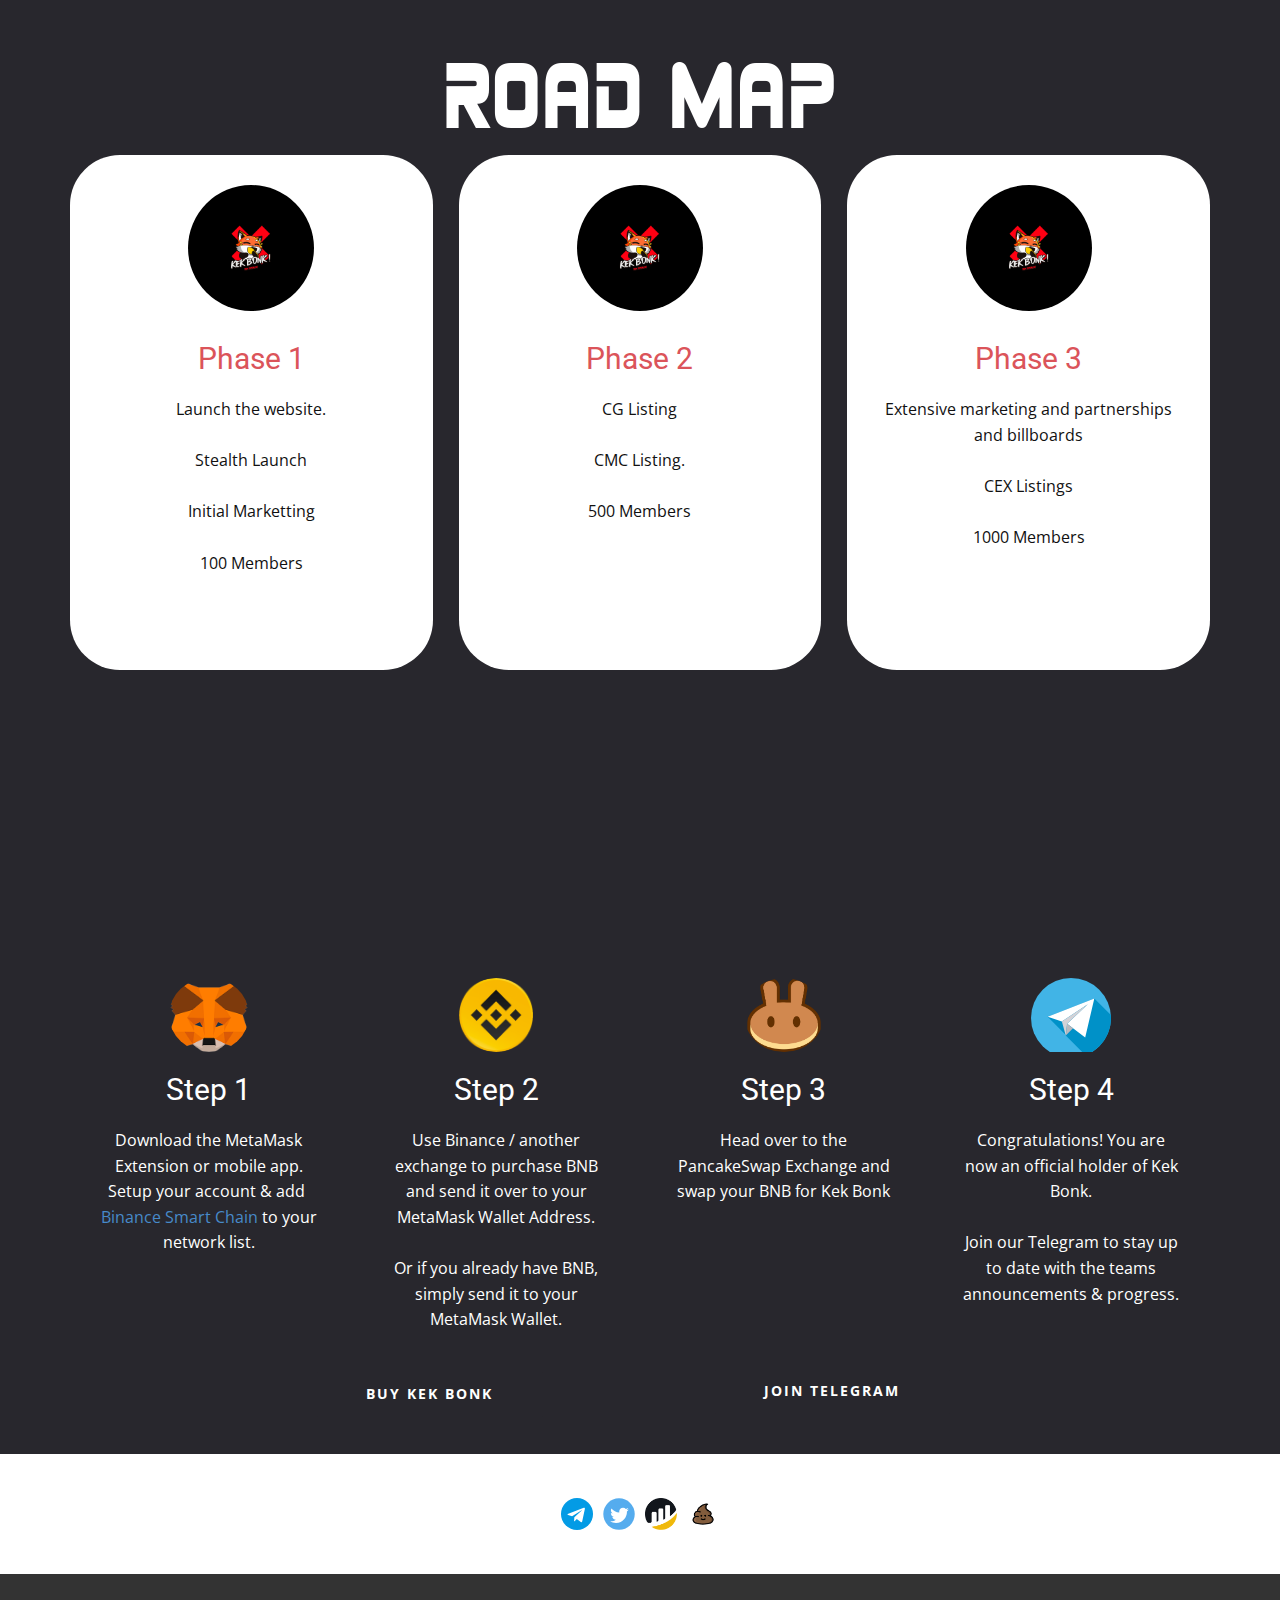
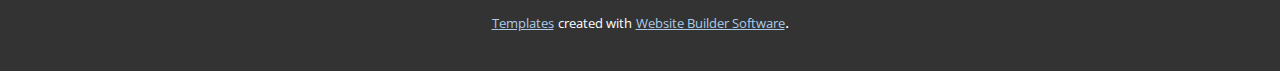
==== commit 7a59cc25: "1" ====
--- a/Home.html
+++ b/Home.html
@@ -37,12 +37,9 @@
     <meta property="og:title" content="Home">
     <meta property="og:type" content="website">
   </head>
-  <body class="u-body u-overlap"><header class="u-clearfix u-header u-header" id="sec-b369"><div class="u-clearfix u-sheet u-sheet-1"></div></header>
+  <body class="u-body u-overlap u-overlap-transparent"><header class="u-clearfix u-header u-header" id="sec-b369"><div class="u-clearfix u-sheet u-sheet-1"></div></header>
     <section class="u-clearfix u-image u-section-1" id="sec-c576" data-image-width="1280" data-image-height="828">
-      <div class="u-clearfix u-sheet u-sheet-1">
-        <a href="https://t.me/kekbonkbsc" class="u-border-none u-btn u-btn-round u-button-style u-custom-color-4 u-hover-custom-color-4 u-radius-1 u-text-body-alt-color u-btn-1" target="_blank">Join Telegram</a>
-        <a href="https://pancakeswap.finance" class="u-border-none u-btn u-btn-round u-button-style u-custom-color-4 u-hover-custom-color-4 u-radius-1 u-text-body-alt-color u-btn-2" target="_blank">Buy Kek bonk</a>
-      </div>
+      <div class="u-clearfix u-sheet u-sheet-1"></div>
     </section>
     <section class="u-clearfix u-custom-color-5 u-section-2" id="sec-df22">
       <div class="u-align-left u-clearfix u-sheet u-sheet-1">
@@ -76,7 +73,7 @@
                 <div class="u-container-style u-group u-video-cover u-group-2">
                   <div class="u-container-layout u-valign-top u-container-layout-4">
                     <h5 class="u-text u-text-default u-text-3">Liquidity Generation</h5>
-                    <p class="u-text u-text-default u-text-4"> 6% of all transactions will be sent to the liquidity pool.&nbsp;<br>
+                    <p class="u-text u-text-4"> 6% of all transactions will be sent to the liquidity pool.&nbsp;<br>
                       <br>This will create a stronger liquidity pool, creating an ever rising floor.
                     </p>
                   </div>
@@ -92,7 +89,7 @@
                 <div class="u-container-style u-group u-video-cover u-group-3">
                   <div class="u-container-layout u-valign-top u-container-layout-6">
                     <h5 class="u-text u-text-default u-text-5">Marketing and Development</h5>
-                    <p class="u-text u-text-default u-text-6"> 6% of all transactions will be sent to the marketing wallet in order to allow the team to continue bringing in new investors</p>
+                    <p class="u-text u-text-6"> 6% of all transactions will be sent to the marketing wallet in order to allow the team to continue bringing in new investors</p>
                   </div>
                 </div>
               </div>
@@ -106,7 +103,7 @@
                 <div class="u-container-style u-group u-video-cover u-group-4">
                   <div class="u-container-layout u-valign-top u-container-layout-8">
                     <h5 class="u-text u-text-default u-text-7">Supply Details</h5>
-                    <p class="u-text u-text-default u-text-8"> Total Supply: 1,000,000,000,000,000<br>
+                    <p class="u-text u-text-8"> Total Supply: 1,000,000,000,000,000<br>
                       <br>Max Wallet: 10,000,000,000,000 (1%)<br>
                       <br>Wallet limitations will be lifted after launch
                     </p>
@@ -194,6 +191,8 @@
             </div>
           </div>
         </div>
+        <a href="https://t.me/kekbonkbsc" class="u-border-none u-btn u-btn-round u-button-style u-custom-color-5 u-hover-custom-color-1 u-radius-1 u-text-body-alt-color u-btn-2" target="_blank">Join Telegram</a>
+        <a href="https://pancakeswap.finance" class="u-border-none u-btn u-btn-round u-button-style u-custom-color-5 u-hover-custom-color-1 u-radius-1 u-text-body-alt-color u-btn-3" target="_blank">Buy Kek bonk</a>
       </div>
     </section>
     <style class="u-overlap-style">.u-overlap:not(.u-sticky-scroll) .u-header {
--- a/Home.css
+++ b/Home.css
@@ -1,75 +1,27 @@
  .u-section-1 {
   background-image: url("images/photo_2021-11-29_15-50-48.jpg");
+  background-position: 50% 50%;
 }
 
 .u-section-1 .u-sheet-1 {
   min-height: 842px;
 }
 
-.u-section-1 .u-btn-1 {
-  border-style: none;
-  font-weight: 700;
-  text-transform: uppercase;
-  font-size: 0.875rem;
-  letter-spacing: 2px;
-  background-image: none;
-  margin: 727px 335px 0 auto;
-  padding: 10px 50px 12px 49px;
-}
-
-.u-section-1 .u-btn-2 {
-  border-style: none;
-  text-transform: uppercase;
-  font-size: 0.875rem;
-  letter-spacing: 2px;
-  background-image: none;
-  font-weight: 700;
-  margin: -44px auto 60px 217px;
-  padding: 11px 50px 11px 49px;
-}
-
 @media (max-width: 1199px) {
   .u-section-1 .u-sheet-1 {
-    min-height: 701px;
-  }
-
-  .u-section-1 .u-btn-1 {
-    margin-top: -20px;
-    margin-right: 135px;
-  }
-
-  .u-section-1 .u-btn-2 {
-    margin-left: 17px;
-  }
-}
-
-@media (max-width: 991px) {
-  .u-section-1 .u-btn-1 {
-    margin-right: 0;
-  }
-
-  .u-section-1 .u-btn-2 {
-    margin-left: 0;
+    min-height: 775px;
   }
 }
 
 @media (max-width: 767px) {
   .u-section-1 .u-sheet-1 {
-    min-height: 679px;
-  }
-
-  .u-section-1 .u-btn-1 {
-    margin-top: 2px;
+    min-height: 753px;
   }
 }
 
 @media (max-width: 575px) {
   .u-section-1 .u-sheet-1 {
-    min-height: 531px;
-  }
-
-  .u-section-1 .u-btn-1 {
-    margin-top: 150px;
+    min-height: 605px;
   }
 } .u-section-2 {
   background-image: none;
@@ -111,7 +63,6 @@
 .u-section-2 .u-group-1 {
   width: 403px;
   min-height: 274px;
-  height: auto;
   margin: -65px 0 0 auto;
 }
 
@@ -146,7 +97,6 @@
   width: 403px;
   min-height: 274px;
   background-size: auto;
-  height: auto;
   margin: -65px 0 0 auto;
 }
 
@@ -181,7 +131,6 @@
   width: 403px;
   min-height: 274px;
   background-size: auto;
-  height: auto;
   margin: -65px 0 0 auto;
 }
 
@@ -216,7 +165,6 @@
   width: 403px;
   min-height: 274px;
   background-size: auto;
-  height: auto;
   margin: -65px 0 0 auto;
 }
 
@@ -245,22 +193,6 @@
   .u-section-2 .u-repeater-1 {
     grid-template-columns: repeat(2, calc(50% - 5px));
     min-height: 539px;
-  }
-
-  .u-section-2 .u-group-1 {
-    height: auto;
-  }
-
-  .u-section-2 .u-group-2 {
-    height: auto;
-  }
-
-  .u-section-2 .u-group-3 {
-    height: auto;
-  }
-
-  .u-section-2 .u-group-4 {
-    height: auto;
   }
 }
 
@@ -559,12 +491,12 @@
 }
 
 .u-section-4 .u-sheet-1 {
-  min-height: 598px;
+  min-height: 624px;
 }
 
 .u-section-4 .u-list-1 {
   margin-top: 121px;
-  margin-bottom: 60px;
+  margin-bottom: 0;
 }
 
 .u-section-4 .u-repeater-1 {
@@ -657,11 +589,29 @@
   margin: 20px 17px 0;
 }
 
+.u-section-4 .u-btn-2 {
+  border-style: none;
+  font-weight: 700;
+  text-transform: uppercase;
+  font-size: 0.875rem;
+  letter-spacing: 2px;
+  background-image: none;
+  margin: 7px 260px 0 auto;
+  padding: 10px 50px 12px 49px;
+}
+
+.u-section-4 .u-btn-3 {
+  border-style: none;
+  text-transform: uppercase;
+  font-size: 0.875rem;
+  letter-spacing: 2px;
+  background-image: none;
+  font-weight: 700;
+  margin: -42px auto 37px 247px;
+  padding: 11px 50px 11px 49px;
+}
+
 @media (max-width: 1199px) {
-  .u-section-4 .u-list-1 {
-    margin-top: 201px;
-  }
-
   .u-section-4 .u-repeater-1 {
     min-height: 340px;
   }
@@ -685,28 +635,32 @@
     margin-right: 0;
     margin-left: 0;
   }
+
+  .u-section-4 .u-btn-2 {
+    margin-right: 60px;
+  }
+
+  .u-section-4 .u-btn-3 {
+    margin-left: 47px;
+  }
 }
 
 @media (max-width: 991px) {
-  .u-section-4 .u-list-1 {
-    margin-top: 789px;
-  }
-
   .u-section-4 .u-repeater-1 {
     grid-template-columns: calc(50% - 5px) calc(50% - 5px);
     min-height: 1042px;
   }
+
+  .u-section-4 .u-btn-2 {
+    margin-right: 0;
+  }
+
+  .u-section-4 .u-btn-3 {
+    margin-left: 0;
+  }
 }
 
 @media (max-width: 767px) {
-  .u-section-4 .u-sheet-1 {
-    min-height: 592px;
-  }
-
-  .u-section-4 .u-list-1 {
-    margin-top: 915px;
-  }
-
   .u-section-4 .u-repeater-1 {
     grid-template-columns: 100%;
   }
@@ -730,14 +684,4 @@
     padding-left: 10px;
     padding-right: 10px;
   }
-}
-
-@media (max-width: 575px) {
-  .u-section-4 .u-sheet-1 {
-    min-height: 557px;
-  }
-
-  .u-section-4 .u-list-1 {
-    margin-top: 978px;
-  }
 }